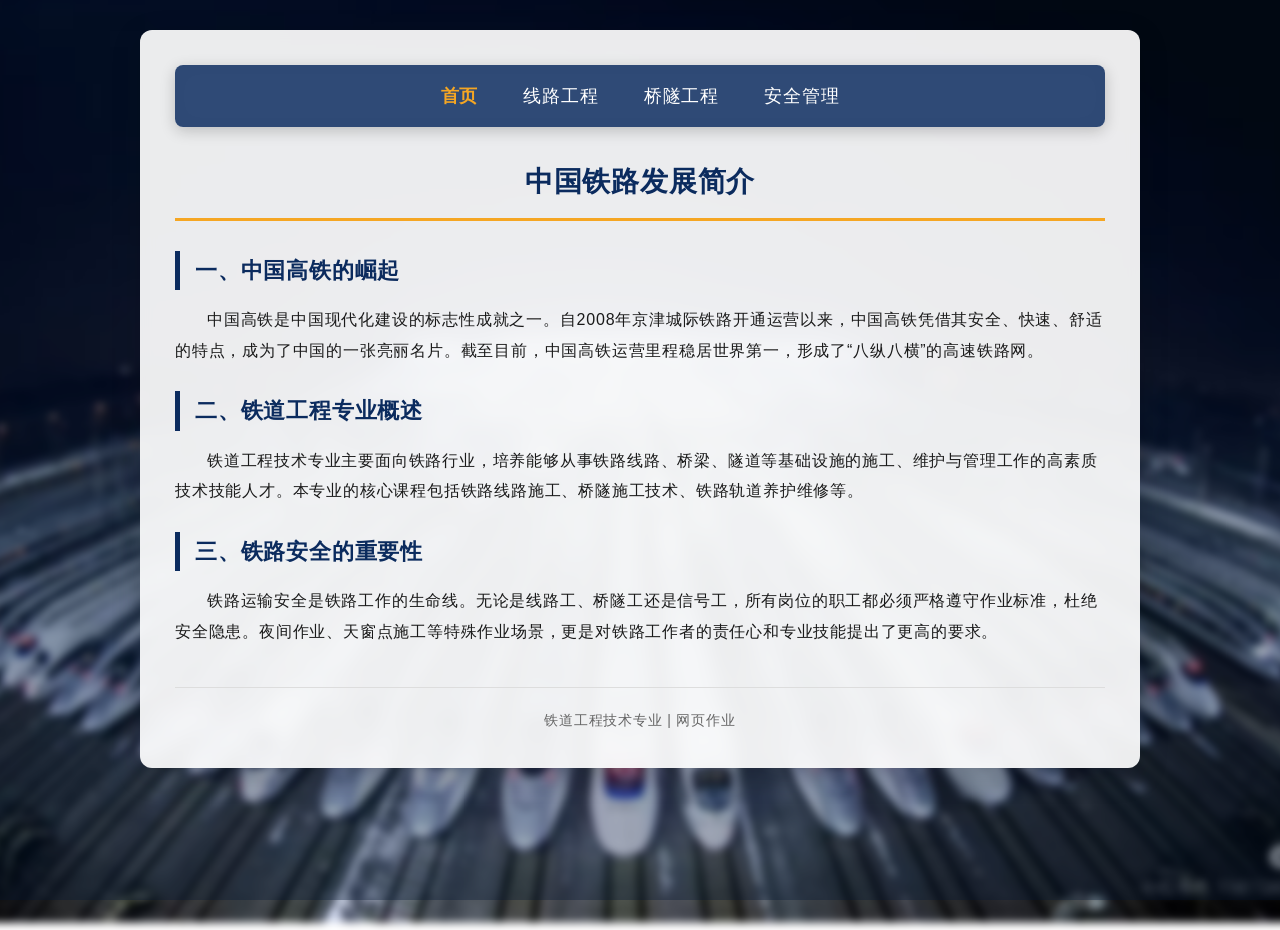
==== html/index.html @ 4a0c2e34 "Add files via upload" ====
<!DOCTYPE html>
<html lang="zh-CN">
<head>
    <meta charset="UTF-8">
    <title>铁道工程作业网站</title>
    <link rel="stylesheet" href="../css/style.css">
</head>
<body>
    <div class="container">
        <!-- 导航栏 -->
        <div class="nav">
            <a href="index.html"class="active">首页</a>
            <a href="xianlu.html">线路工程</a>
            <a href="qiaosui.html">桥隧工程</a>
            <a href="safe.html">安全管理</a>
        </div>

        <h1>中国铁路发展简介</h1>

        <h2>一、中国高铁的崛起</h2>
        <p>中国高铁是中国现代化建设的标志性成就之一。自2008年京津城际铁路开通运营以来，中国高铁凭借其安全、快速、舒适的特点，成为了中国的一张亮丽名片。截至目前，中国高铁运营里程稳居世界第一，形成了“八纵八横”的高速铁路网。</p >

        <h2>二、铁道工程专业概述</h2>
        <p>铁道工程技术专业主要面向铁路行业，培养能够从事铁路线路、桥梁、隧道等基础设施的施工、维护与管理工作的高素质技术技能人才。本专业的核心课程包括铁路线路施工、桥隧施工技术、铁路轨道养护维修等。</p >

        <h2>三、铁路安全的重要性</h2>
        <p>铁路运输安全是铁路工作的生命线。无论是线路工、桥隧工还是信号工，所有岗位的职工都必须严格遵守作业标准，杜绝安全隐患。夜间作业、天窗点施工等特殊作业场景，更是对铁路工作者的责任心和专业技能提出了更高的要求。</p >

        <div class="footer">
            铁道工程技术专业 | 网页作业
        </div>
    </div>
</body>
</html>
---- css/style.css ----
/* ============================================
   铁道工程网页美化样式表 (中国铁路/高铁风)
   配色：深蓝 #0b2b5e, 科技灰 #2c3e50, 白 #fff, 高铁黄 #f5a623
   风格：简洁、大气、清爽，毛玻璃质感
   ============================================ */

/* ---------- 全局重置与字体 ---------- */
* {
    margin: 0;
    padding: 0;
    box-sizing: border-box;
}

body {
    font-family: "Microsoft YaHei", "苹方", "PingFang SC", "Helvetica Neue", Helvetica, Arial, sans-serif;
    line-height: 1.8;
    letter-spacing: 0.05em;
    color: #1a1a1a;
    min-height: 100vh;
    position: relative;
    overflow-x: hidden;
}

/* ---------- 背景模糊层 (保持原有背景图，增加轻微模糊) ---------- */
body::before {
    content: "";
    position: fixed;
    top: 0;
    left: 0;
    width: 100%;
    height: 100%;
    background: url("../images/33.jpg") center/cover no-repeat fixed; /* 替换成你的实际背景图路径 */
    filter: blur(4px);           /* 轻微模糊，避免抢文字视线 */
    transform: scale(1.05);      /* 消除模糊边缘白边 */
    z-index: -2;
}

/* 半透明暗色叠加层，让文字更清晰 */
body::after {
    content: "";
    position: fixed;
    top: 0;
    left: 0;
    width: 100%;
    height: 100%;
    background: rgba(0, 20, 50, 0.35);   /* 深蓝半透明，增强氛围 */
    z-index: -1;
}

/* ---------- 页面淡入动画 ---------- */
@keyframes fadeInUp {
    from {
        opacity: 0;
        transform: translateY(25px);
    }
    to {
        opacity: 1;
        transform: translateY(0);
    }
}

.container {
    animation: fadeInUp 0.8s ease-out both;
}

/* ---------- 导航栏美化（适配你的.nav类） ---------- */
.nav {
    background: rgba(11, 43, 94, 0.85);   /* 深蓝半透明，毛玻璃效果 */
    backdrop-filter: blur(12px);
    -webkit-backdrop-filter: blur(12px);
    padding: 15px 40px;
    border-radius: 8px;
    box-shadow: 0 4px 15px rgba(0,0,0,0.2);
    margin-bottom: 30px;
    text-align: center;
}

.nav a {
    color: #fff;
    text-decoration: none;
    font-size: 18px;
    margin: 0 20px;
    font-weight: 500;
    transition: all 0.3s ease;
    position: relative;
}

.nav a:hover {
    color: #f5a623; /* 高铁黄高亮 */
    transform: scale(1.05);
}

/* 当前页高亮样式 */
.nav a.active {
    color: #f5a623;
    font-weight: bold;
}

/* ---------- 内容容器美化（适配你的.container类） ---------- */
.container {
    width: 90%;
    max-width: 1000px;
    margin: 30px auto;
    background: rgba(255,255,255,0.92);
    backdrop-filter: blur(8px);
    -webkit-backdrop-filter: blur(8px);
    padding: 35px;
    border-radius: 12px;
    box-shadow: 0 8px 30px rgba(0,0,0,0.15);
}

/* ---------- 标题与段落美化 ---------- */
h1 {
    text-align: center;
    color: #0b2b5e;
    margin-bottom: 30px;
    font-size: 28px;
    border-bottom: 3px solid #f5a623;
    padding-bottom: 10px;
}

h2 {
    margin: 25px 0 15px;
    color: #0b2b5e;
    font-size: 22px;
    border-left: 5px solid #0b2b5e;
    padding-left: 15px;
}

p {
    font-size: 16px;
    margin-bottom: 15px;
    text-indent: 2em;
    line-height: 1.9;
}

/* ---------- 页脚美化 ---------- */
.footer {
    text-align: center;
    margin-top: 40px;
    padding-top: 20px;
    border-top: 1px solid #ddd;
    color: #666;
    font-size: 14px;
}

/* ---------- 响应式适配（手机端） ---------- */
@media (max-width: 768px) {
    .nav {
        padding: 12px 20px;
    }
    .nav a {
        font-size: 16px;
        margin: 0 10px;
    }
    .container {
        width: 95%;
        padding: 20px;
    }
    h1 {
        font-size: 24px;
    }
    h2 {
        font-size: 20px;
    }
}
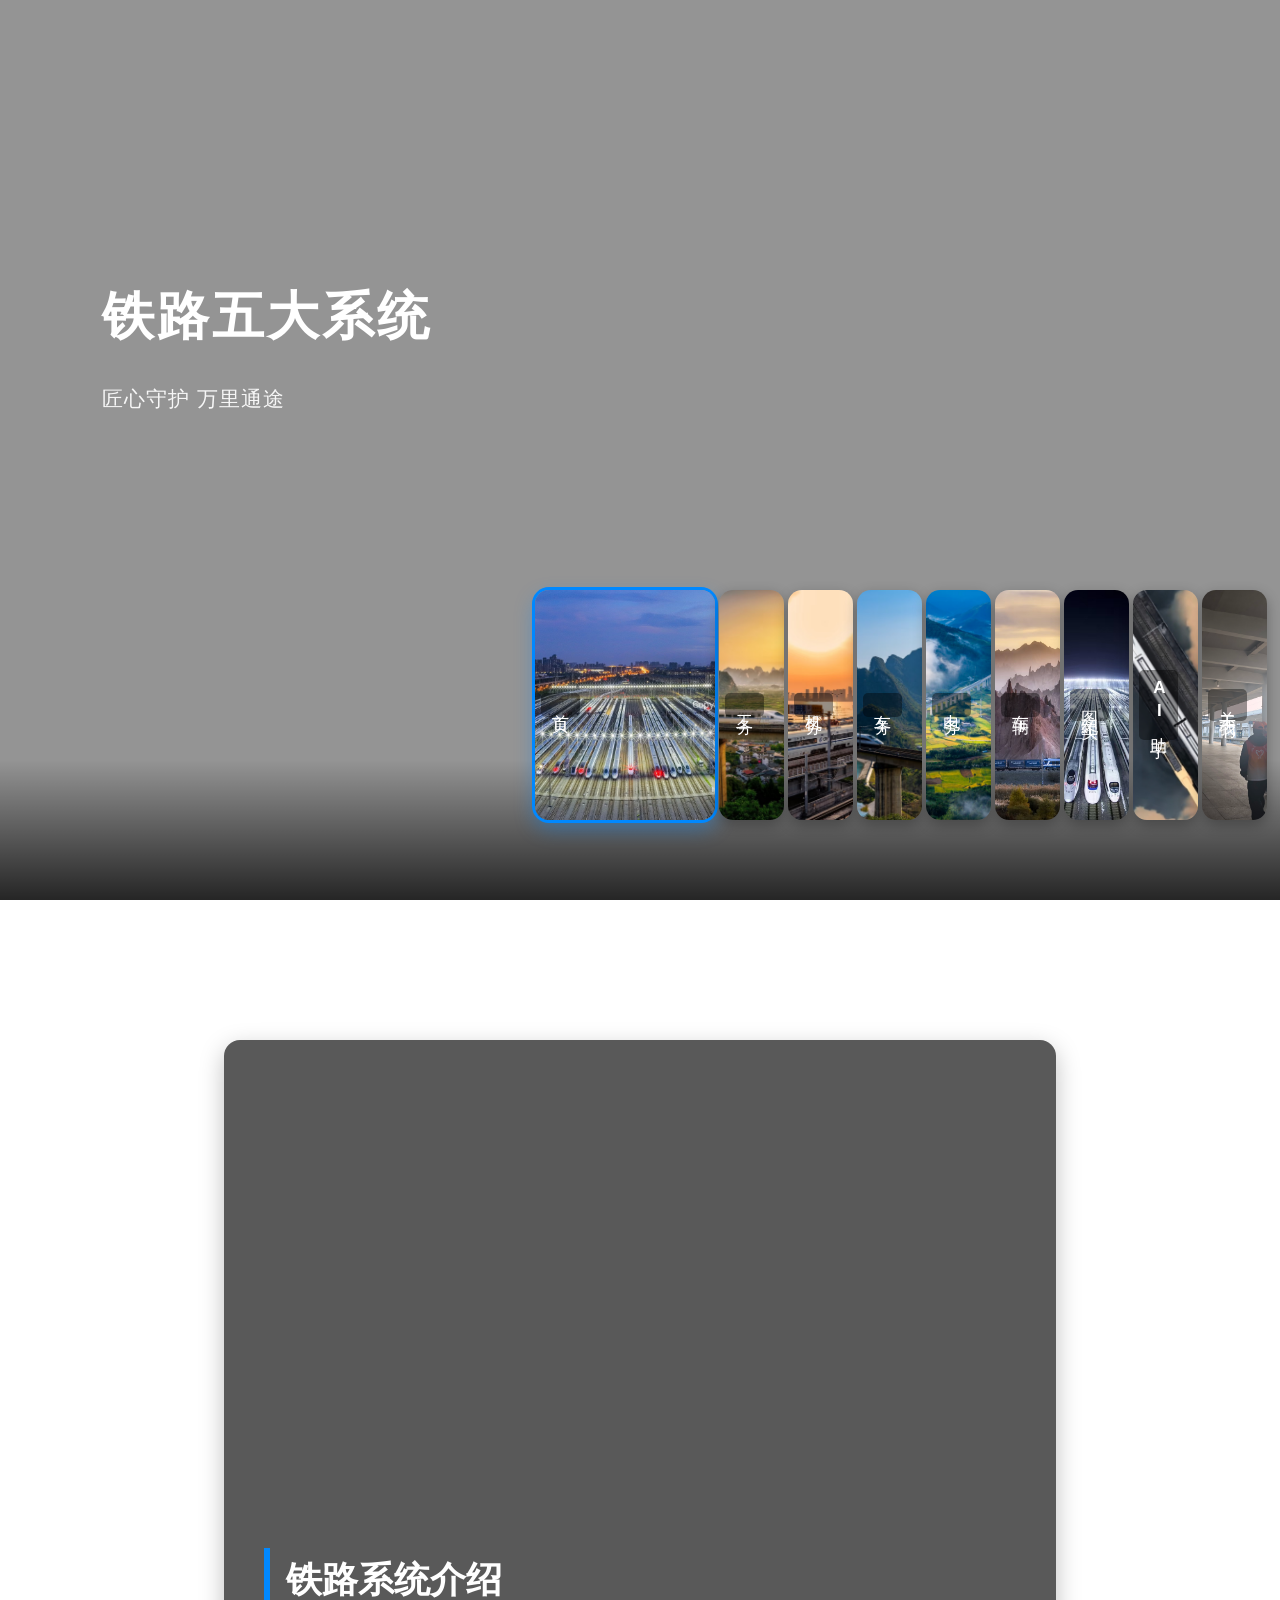
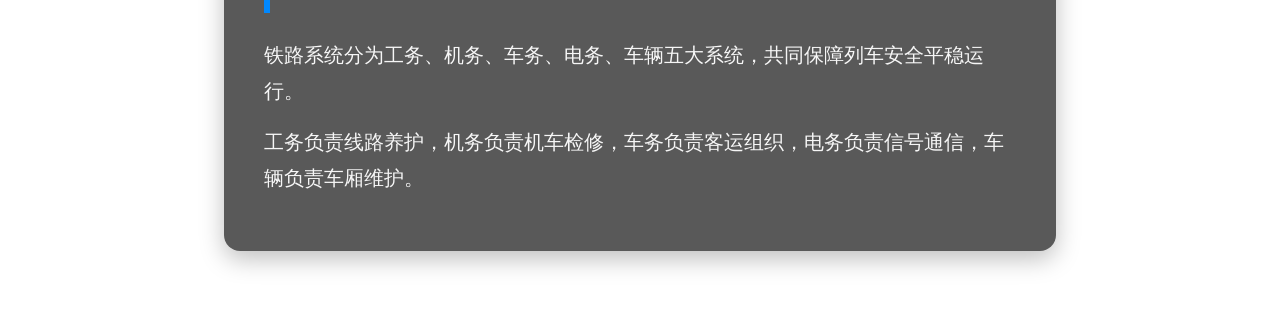
==== commit 082090e6: "Add files via upload" ====
--- a/html/index.html
+++ b/html/index.html
@@ -2,33 +2,123 @@
 <html lang="zh-CN">
 <head>
     <meta charset="UTF-8">
-    <title>铁道工程作业网站</title>
+    <title>铁路作业</title>
     <link rel="stylesheet" href="../css/style.css">
 </head>
 <body>
-    <div class="container">
-        <!-- 导航栏 -->
-        <div class="nav">
-            <a href="index.html"class="active">首页</a>
-            <a href="xianlu.html">线路工程</a>
-            <a href="qiaosui.html">桥隧工程</a>
-            <a href="safe.html">安全管理</a>
+    <div class="header-box">
+        <video class="bg-video" autoplay loop muted playsinline>
+            <source src="../video/1.mp4" type="video/mp4">
+        </video>
+        <img class="bg-img gongwu" src="../images/1.jpg" alt="工务">
+        <img class="bg-img jiwu" src="../images/2.jpg" alt="机务">
+        <img class="bg-img chewu" src="../images/3.jpg" alt="车务">
+        <img class="bg-img dianwu" src="../images/4.jpg" alt="电务">
+        <img class="bg-img cheliang" src="../images/5.jpg" alt="车辆">
+        <div class="mask"></div>
+        <div class="header-text">
+            <h1>铁路五大系统</h1>
+            <p>匠心守护 万里通途</p>
         </div>
-
-        <h1>中国铁路发展简介</h1>
-
-        <h2>一、中国高铁的崛起</h2>
-        <p>中国高铁是中国现代化建设的标志性成就之一。自2008年京津城际铁路开通运营以来，中国高铁凭借其安全、快速、舒适的特点，成为了中国的一张亮丽名片。截至目前，中国高铁运营里程稳居世界第一，形成了“八纵八横”的高速铁路网。</p >
-
-        <h2>二、铁道工程专业概述</h2>
-        <p>铁道工程技术专业主要面向铁路行业，培养能够从事铁路线路、桥梁、隧道等基础设施的施工、维护与管理工作的高素质技术技能人才。本专业的核心课程包括铁路线路施工、桥隧施工技术、铁路轨道养护维修等。</p >
-
-        <h2>三、铁路安全的重要性</h2>
-        <p>铁路运输安全是铁路工作的生命线。无论是线路工、桥隧工还是信号工，所有岗位的职工都必须严格遵守作业标准，杜绝安全隐患。夜间作业、天窗点施工等特殊作业场景，更是对铁路工作者的责任心和专业技能提出了更高的要求。</p >
-
-        <div class="footer">
-            铁道工程技术专业 | 网页作业
+        <div class="card-box">
+            <div class="card-item active" data-type="index" onclick="location.href='index.html'">
+                <span class="card-text">首页</span>
+                <img src="../images/6.jpg" alt="首页">
+            </div>
+            <div class="card-item" data-type="gongwu" onclick="location.href='system-gongwu.html'">
+                <span class="card-text">工务</span>
+                <img src="../images/7.jpg" alt="工务">
+            </div>
+            <div class="card-item" data-type="jiwu" onclick="location.href='system-jiwu.html'">
+                <span class="card-text">机务</span>
+                <img src="../images/8.jpg" alt="机务">
+            </div>
+            <div class="card-item" data-type="chewu" onclick="location.href='system-chewu.html'">
+                <span class="card-text">车务</span>
+                <img src="../images/9.jpg" alt="车务">
+            </div>
+            <div class="card-item" data-type="dianwu" onclick="location.href='system-dianwu.html'">
+                <span class="card-text">电务</span>
+                <img src="../images/10.jpg" alt="电务">
+            </div>
+            <div class="card-item" data-type="cheliang" onclick="location.href='system-cheliang.html'">
+                <span class="card-text">车辆</span>
+                <img src="../images/11.jpg" alt="车辆">
+            </div>
+            <div class="card-item" onclick="location.href='life-photo.html'">
+                <span class="card-text">图文纪实</span>
+                <img src="../images/14.jpg" alt="图文纪实">
+            </div>
+            <div class="card-item" onclick="location.href='ai.html'">
+                <span class="card-text">AI助手</span>
+                <img src="../images/12.jpg" alt="AI助手">
+            </div>
+            <div class="card-item" onclick="location.href='about-us.html'">
+                <span class="card-text">关于我们</span>
+                <img src="../images/13.jpg" alt="关于我们">
+            </div>
         </div>
     </div>
+
+    <div class="content-box">
+        <div class="content-bg"></div>
+        <div class="content-inner">
+            <div class="content-wrap">
+                <div class="video-area">
+                    <video class="placeholder-video" autoplay loop muted playsinline>
+                        <source src="../video/2.mp4" type="video/mp4">
+                    </video>
+                </div>
+                <div class="text-area">
+                    <h2>铁路系统介绍</h2>
+                    <p>铁路系统分为工务、机务、车务、电务、车辆五大系统，共同保障列车安全平稳运行。</p>
+                    <p>工务负责线路养护，机务负责机车检修，车务负责客运组织，电务负责信号通信，车辆负责车厢维护。</p>
+                </div>
+            </div>
+        </div>
+    </div>
+
+    <script>
+        const video = document.querySelector('.bg-video');
+        const allImg = document.querySelectorAll('.bg-img');
+        const cards = document.querySelectorAll('.card-item');
+        const cardBox = document.querySelector('.card-box');
+
+        // 悬浮切换背景
+        cards.forEach(item => {
+            item.addEventListener('mouseenter', () => {
+                const type = item.dataset.type;
+                if(type && type !== 'index'){
+                    video.style.display = 'none';
+                    allImg.forEach(img => img.style.display = 'none');
+                    document.querySelector(`.bg-img.${type}`).style.display = 'block';
+                }
+            })
+            item.addEventListener('mouseleave', () => {
+                video.style.display = 'block';
+                allImg.forEach(img => img.style.display = 'none');
+            })
+        })
+
+        // 闲置动画控制：8秒无操作环绕一次，触碰立即暂停
+        let idleTimer;
+        function startIdleTimer(){
+            idleTimer = setTimeout(()=>{
+                cardBox.classList.add('loop-animate');
+                setTimeout(()=>{
+                    cardBox.classList.remove('loop-animate');
+                    startIdleTimer();
+                },1600)
+            },8000)
+        }
+        function resetTimer(){
+            clearTimeout(idleTimer);
+            cardBox.classList.remove('loop-animate');
+            startIdleTimer();
+        }
+        // 鼠标触碰卡片暂停动画
+        cardBox.addEventListener('mouseenter', resetTimer);
+        window.addEventListener('load', startIdleTimer);
+    </script>
 </body>
 </html>
--- a/css/style.css
+++ b/css/style.css
@@ -1,166 +1,301 @@
-/* ============================================
-   铁道工程网页美化样式表 (中国铁路/高铁风)
-   配色：深蓝 #0b2b5e, 科技灰 #2c3e50, 白 #fff, 高铁黄 #f5a623
-   风格：简洁、大气、清爽，毛玻璃质感
-   ============================================ */
-
-/* ---------- 全局重置与字体 ---------- */
-* {
+*{
     margin: 0;
     padding: 0;
     box-sizing: border-box;
 }
-
-body {
-    font-family: "Microsoft YaHei", "苹方", "PingFang SC", "Helvetica Neue", Helvetica, Arial, sans-serif;
+body{
+    font-family: "Microsoft YaHei", "PingFang SC", "SimHei", sans-serif;
+    color: #fff;
     line-height: 1.8;
-    letter-spacing: 0.05em;
-    color: #1a1a1a;
-    min-height: 100vh;
-    position: relative;
     overflow-x: hidden;
 }
-
-/* ---------- 背景模糊层 (保持原有背景图，增加轻微模糊) ---------- */
-body::before {
-    content: "";
-    position: fixed;
-    top: 0;
-    left: 0;
-    width: 100%;
-    height: 100%;
-    background: url("../images/33.jpg") center/cover no-repeat fixed; /* 替换成你的实际背景图路径 */
-    filter: blur(4px);           /* 轻微模糊，避免抢文字视线 */
-    transform: scale(1.05);      /* 消除模糊边缘白边 */
-    z-index: -2;
-}
-
-/* 半透明暗色叠加层，让文字更清晰 */
-body::after {
-    content: "";
-    position: fixed;
-    top: 0;
-    left: 0;
-    width: 100%;
-    height: 100%;
-    background: rgba(0, 20, 50, 0.35);   /* 深蓝半透明，增强氛围 */
-    z-index: -1;
-}
-
-/* ---------- 页面淡入动画 ---------- */
-@keyframes fadeInUp {
-    from {
-        opacity: 0;
-        transform: translateY(25px);
-    }
-    to {
-        opacity: 1;
-        transform: translateY(0);
-    }
-}
-
-.container {
-    animation: fadeInUp 0.8s ease-out both;
-}
-
-/* ---------- 导航栏美化（适配你的.nav类） ---------- */
-.nav {
-    background: rgba(11, 43, 94, 0.85);   /* 深蓝半透明，毛玻璃效果 */
-    backdrop-filter: blur(12px);
-    -webkit-backdrop-filter: blur(12px);
-    padding: 15px 40px;
-    border-radius: 8px;
-    box-shadow: 0 4px 15px rgba(0,0,0,0.2);
-    margin-bottom: 30px;
-    text-align: center;
-}
-
-.nav a {
+a{
     color: #fff;
     text-decoration: none;
+}
+
+/* 顶部头部区域 */
+.header-box{
+    width: 100%;
+    height: 100vh;
+    position: relative;
+    overflow: hidden;
+    animation: bgZoom 22s infinite alternate ease-in-out;
+}
+@keyframes bgZoom {
+    0%{transform: scale(1);}
+    100%{transform: scale(1.04);}
+}
+.header-box::after {
+    content: '';
+    position: absolute;
+    bottom: 0;
+    left: 0;
+    width: 100%;
+    height: 140px;
+    background: linear-gradient(to bottom, transparent, rgba(0,0,0,0.75));
+    z-index: 2;
+}
+.bg-video{
+    position: absolute;
+    top: 0;
+    left: 0;
+    width: 100%;
+    height: 100%;
+    object-fit: cover;
+    z-index: 1;
+}
+.bg-img{
+    position: absolute;
+    top: 0;
+    left: 0;
+    width: 100%;
+    height: 100%;
+    object-fit: cover;
+    z-index: 1;
+    display: none;
+}
+.mask{
+    position: absolute;
+    top: 0;
+    left: 0;
+    width: 100%;
+    height: 100%;
+    background-color: rgba(0,0,0,0.42);
+    z-index: 2;
+}
+.header-text{
+    position: absolute;
+    top: 30%;
+    left: 8%;
+    z-index: 3;
+    animation: textFade 1.2s ease-out;
+}
+@keyframes textFade {
+    from{opacity:0; transform: translateY(-35px);}
+    to{opacity:1; transform: translateY(0);}
+}
+.header-text h1{
+    font-size: 52px;
+    font-weight: 700;
+    margin-bottom: 16px;
+    letter-spacing: 3px;
+}
+.header-text p{
+    font-size: 21px;
+    opacity: 0.92;
+    letter-spacing: 1px;
+}
+
+/* 手风琴卡片核心样式 */
+.card-box{
+    position: absolute;
+    bottom: 80px;
+    right: 1%;
+    display: flex;
+    gap: 4px;
+    z-index: 3;
+    animation: cardUp 1.4s ease-out;
+    transition: transform 1.6s ease-in-out;
+}
+/* 环绕动画类，闲置时添加 */
+.card-box.loop-animate{
+    animation: none;
+    transform: translateX(-130%);
+}
+.card-box.loop-animate{
+    animation: loopMove 1.6s ease-in-out forwards;
+}
+@keyframes loopMove {
+    0% { transform: translateX(0); }
+    80% { transform: translateX(-130%); }
+    80.1% { transform: translateX(130%); }
+    100% { transform: translateX(0); }
+}
+@keyframes cardUp {
+    from{opacity:0; transform: translateY(45px);}
+    to{opacity:1; transform: translateY(0);}
+}
+.card-item{
+    width: 65px;
+    height: 230px;
+    border-radius: 14px;
+    overflow: hidden;
+    cursor: pointer;
+    transition: all 0.4s cubic-bezier(0.25,0.8,0.25,1);
+    box-shadow: 0 5px 14px rgba(0,0,0,0.3);
+    position: relative;
+    flex-shrink: 0;
+}
+.card-item:hover{
+    width: 180px;
+}
+.card-item.active{
+    width: 180px;
+    box-shadow: 0 0 0 3px #0088ff, 0 8px 20px rgba(0,136,255,0.4);
+}
+.card-text{
+    position: absolute;
+    left: 6px;
+    top: 50%;
+    transform: translateY(-50%);
+    writing-mode: vertical-rl;
+    text-orientation: upright;
+    color: #ffffff;
+    font-size: 17px;
+    font-weight: 550;
+    letter-spacing: 4px;
+    z-index: 2;
+    background-color: rgba(0,0,0,0.4);
+    padding: 8px 4px;
+    border-radius: 5px;
+}
+.card-item img{
+    width: 100%;
+    height: 100%;
+    object-fit: cover;
+}
+
+/* 下半部分内容区域 */
+.content-box{
+    width: 100%;
+    min-height: 85vh;
+    position: relative;
+    padding: 140px 0 70px 0;
+}
+.content-bg{
+    position: absolute;
+    top: 0;
+    left: 0;
+    width: 100%;
+    height: 100%;
+    background-image: url("../images/23.jpg");
+    background-size: cover;
+    background-position: center;
+    background-attachment: fixed;
+    z-index: 1;
+}
+.content-inner{
+    position: relative;
+    z-index: 2;
+    display: flex;
+    justify-content: center;
+    animation: contentFade 1.2s ease-out;
+}
+@keyframes contentFade {
+    from{opacity:0; transform: translateY(45px);}
+    to{opacity:1; transform: translateY(0);}
+}
+.content-wrap{
+    width: 65%;
+    background-color: rgba(0,0,0,0.65);
+    border-radius: 16px;
+    padding: 40px;
+    box-shadow: 0 8px 25px rgba(0,0,0,0.25);
+    animation: breathe 6s infinite alternate ease-in-out;
+}
+@keyframes breathe {
+    0%{box-shadow: 0 8px 25px rgba(0,0,0,0.25);}
+    100%{box-shadow: 0 12px 35px rgba(0,0,0,0.4);}
+}
+.video-area{
+    width: 100%;
+    margin-bottom: 35px;
+}
+.placeholder-video{
+    width: 100%;
+    aspect-ratio: 16/9;
+    border-radius: 12px;
+    object-fit: cover;
+}
+.text-area h2{
+    font-size: 36px;
+    font-weight: 700;
+    margin-bottom: 24px;
+    border-left: 6px solid #0088ff;
+    padding-left: 16px;
+}
+.text-area p{
+    font-size: 20px;
+    margin-bottom: 15px;
+    opacity: 0.95;
+}
+.text-area p:hover{
+    transform: translateX(6px);
+    transition: 0.3s ease;
+}
+
+/* 图文纪实照片墙 */
+.photo-wall{
+    display: grid;
+    grid-template-columns: repeat(3, 1fr);
+    gap: 28px;
+}
+.photo-item{
+    border-radius: 12px;
+    overflow: hidden;
+    box-shadow: 0 5px 14px rgba(0,0,0,0.3);
+    transition: 0.4s ease;
+}
+.photo-item:hover{
+    transform: translateY(-10px) scale(1.04);
+    box-shadow: 0 15px 30px rgba(0,0,0,0.4);
+}
+.photo-item img{
+    width: 100%;
+    height: 260px;
+    object-fit: cover;
+}
+
+/* AI聊天框样式 */
+.chat-wrap{
+    display: flex;
+    flex-direction: column;
+    height: 70vh;
+    padding: 20px;
+}
+.chat-content{
+    flex: 1;
+    overflow-y: auto;
+    padding-right: 10px;
+    margin-bottom: 20px;
+}
+.ai-msg{
+    text-align: left;
+    margin-bottom: 18px;
+}
+.user-msg{
+    text-align: right;
+    margin-bottom: 18px;
+}
+.ai-msg p{
+    display: inline-block;
+    background-color: rgba(255,255,255,0.15);
+    padding: 12px 18px;
+    border-radius: 12px;
+    max-width: 80%;
+}
+.user-msg p{
+    display: inline-block;
+    background-color: #0088ff;
+    padding: 12px 18px;
+    border-radius: 12px;
+    max-width: 80%;
+}
+.chat-input{
+    display: flex;
+    gap: 12px;
+}
+.chat-input textarea{
+    flex: 1;
+    height: 60px;
+    padding: 12px 16px;
+    border-radius: 10px;
+    border: none;
+    background-color: rgba(255,255,255,0.12);
+    color: #fff;
     font-size: 18px;
-    margin: 0 20px;
-    font-weight: 500;
-    transition: all 0.3s ease;
-    position: relative;
-}
-
-.nav a:hover {
-    color: #f5a623; /* 高铁黄高亮 */
-    transform: scale(1.05);
-}
-
-/* 当前页高亮样式 */
-.nav a.active {
-    color: #f5a623;
-    font-weight: bold;
-}
-
-/* ---------- 内容容器美化（适配你的.container类） ---------- */
-.container {
-    width: 90%;
-    max-width: 1000px;
-    margin: 30px auto;
-    background: rgba(255,255,255,0.92);
-    backdrop-filter: blur(8px);
-    -webkit-backdrop-filter: blur(8px);
-    padding: 35px;
-    border-radius: 12px;
-    box-shadow: 0 8px 30px rgba(0,0,0,0.15);
-}
-
-/* ---------- 标题与段落美化 ---------- */
-h1 {
-    text-align: center;
-    color: #0b2b5e;
-    margin-bottom: 30px;
-    font-size: 28px;
-    border-bottom: 3px solid #f5a623;
-    padding-bottom: 10px;
-}
-
-h2 {
-    margin: 25px 0 15px;
-    color: #0b2b5e;
-    font-size: 22px;
-    border-left: 5px solid #0b2b5e;
-    padding-left: 15px;
-}
-
-p {
-    font-size: 16px;
-    margin-bottom: 15px;
-    text-indent: 2em;
-    line-height: 1.9;
-}
-
-/* ---------- 页脚美化 ---------- */
-.footer {
-    text-align: center;
-    margin-top: 40px;
-    padding-top: 20px;
-    border-top: 1px solid #ddd;
-    color: #666;
-    font-size: 14px;
-}
-
-/* ---------- 响应式适配（手机端） ---------- */
-@media (max-width: 768px) {
-    .nav {
-        padding: 12px 20px;
-    }
-    .nav a {
-        font-size: 16px;
-        margin: 0 10px;
-    }
-    .container {
-        width: 95%;
-        padding: 20px;
-    }
-    h1 {
-        font-size: 24px;
-    }
-    h2 {
-        font-size: 20px;
-    }
-}+    resize: none;
+}
+.chat-input button{
+    width: 90
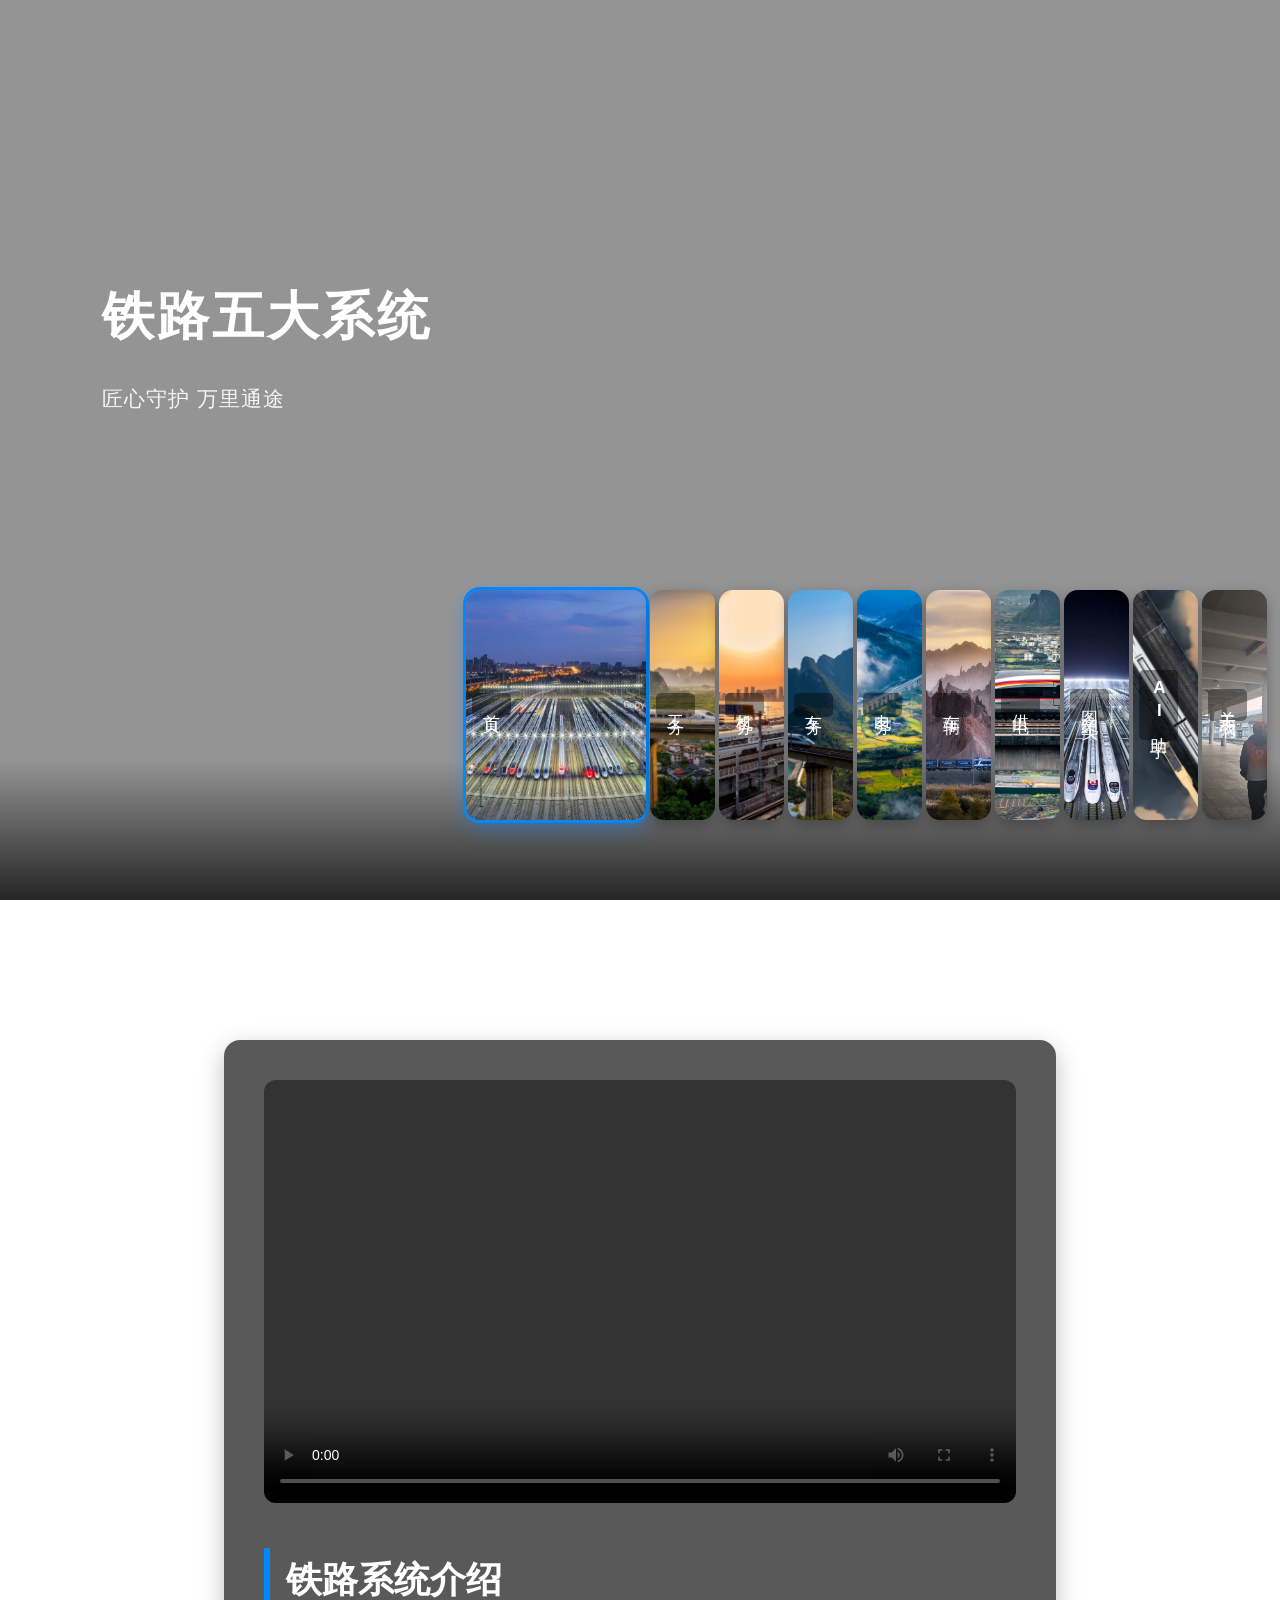
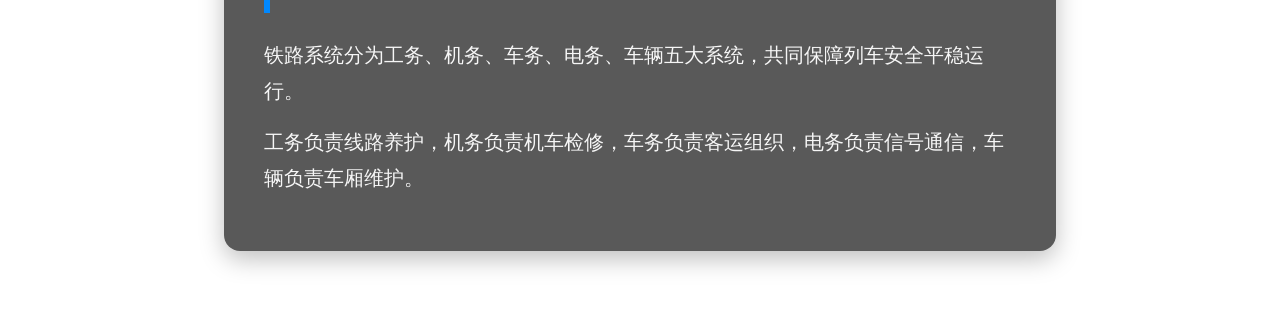
==== commit 48415593: "Add files via upload" ====
--- a/html/index.html
+++ b/html/index.html
@@ -13,8 +13,9 @@
         <img class="bg-img gongwu" src="../images/1.jpg" alt="工务">
         <img class="bg-img jiwu" src="../images/2.jpg" alt="机务">
         <img class="bg-img chewu" src="../images/3.jpg" alt="车务">
-        <img class="bg-img dianwu" src="../images/4.jpg" alt="电务">
+        <img class="bg-img dianwu" src="../images/25.jpg" alt="电务">
         <img class="bg-img cheliang" src="../images/5.jpg" alt="车辆">
+        <img class="bg-img gongdian" src="../images/29.jpg" alt="供电">
         <div class="mask"></div>
         <div class="header-text">
             <h1>铁路五大系统</h1>
@@ -45,6 +46,10 @@
                 <span class="card-text">车辆</span>
                 <img src="../images/11.jpg" alt="车辆">
             </div>
+            <div class="card-item" data-type="gongdian" onclick="location.href='system-gongdian.html'">
+                <span class="card-text">供电</span>
+                <img src="../images/30.jpg" alt="供电">
+            </div>
             <div class="card-item" onclick="location.href='life-photo.html'">
                 <span class="card-text">图文纪实</span>
                 <img src="../images/14.jpg" alt="图文纪实">
@@ -65,7 +70,7 @@
         <div class="content-inner">
             <div class="content-wrap">
                 <div class="video-area">
-                    <video class="placeholder-video" autoplay loop muted playsinline>
+                    <video class="placeholder-video" controls playsinline>
                         <source src="../video/2.mp4" type="video/mp4">
                     </video>
                 </div>
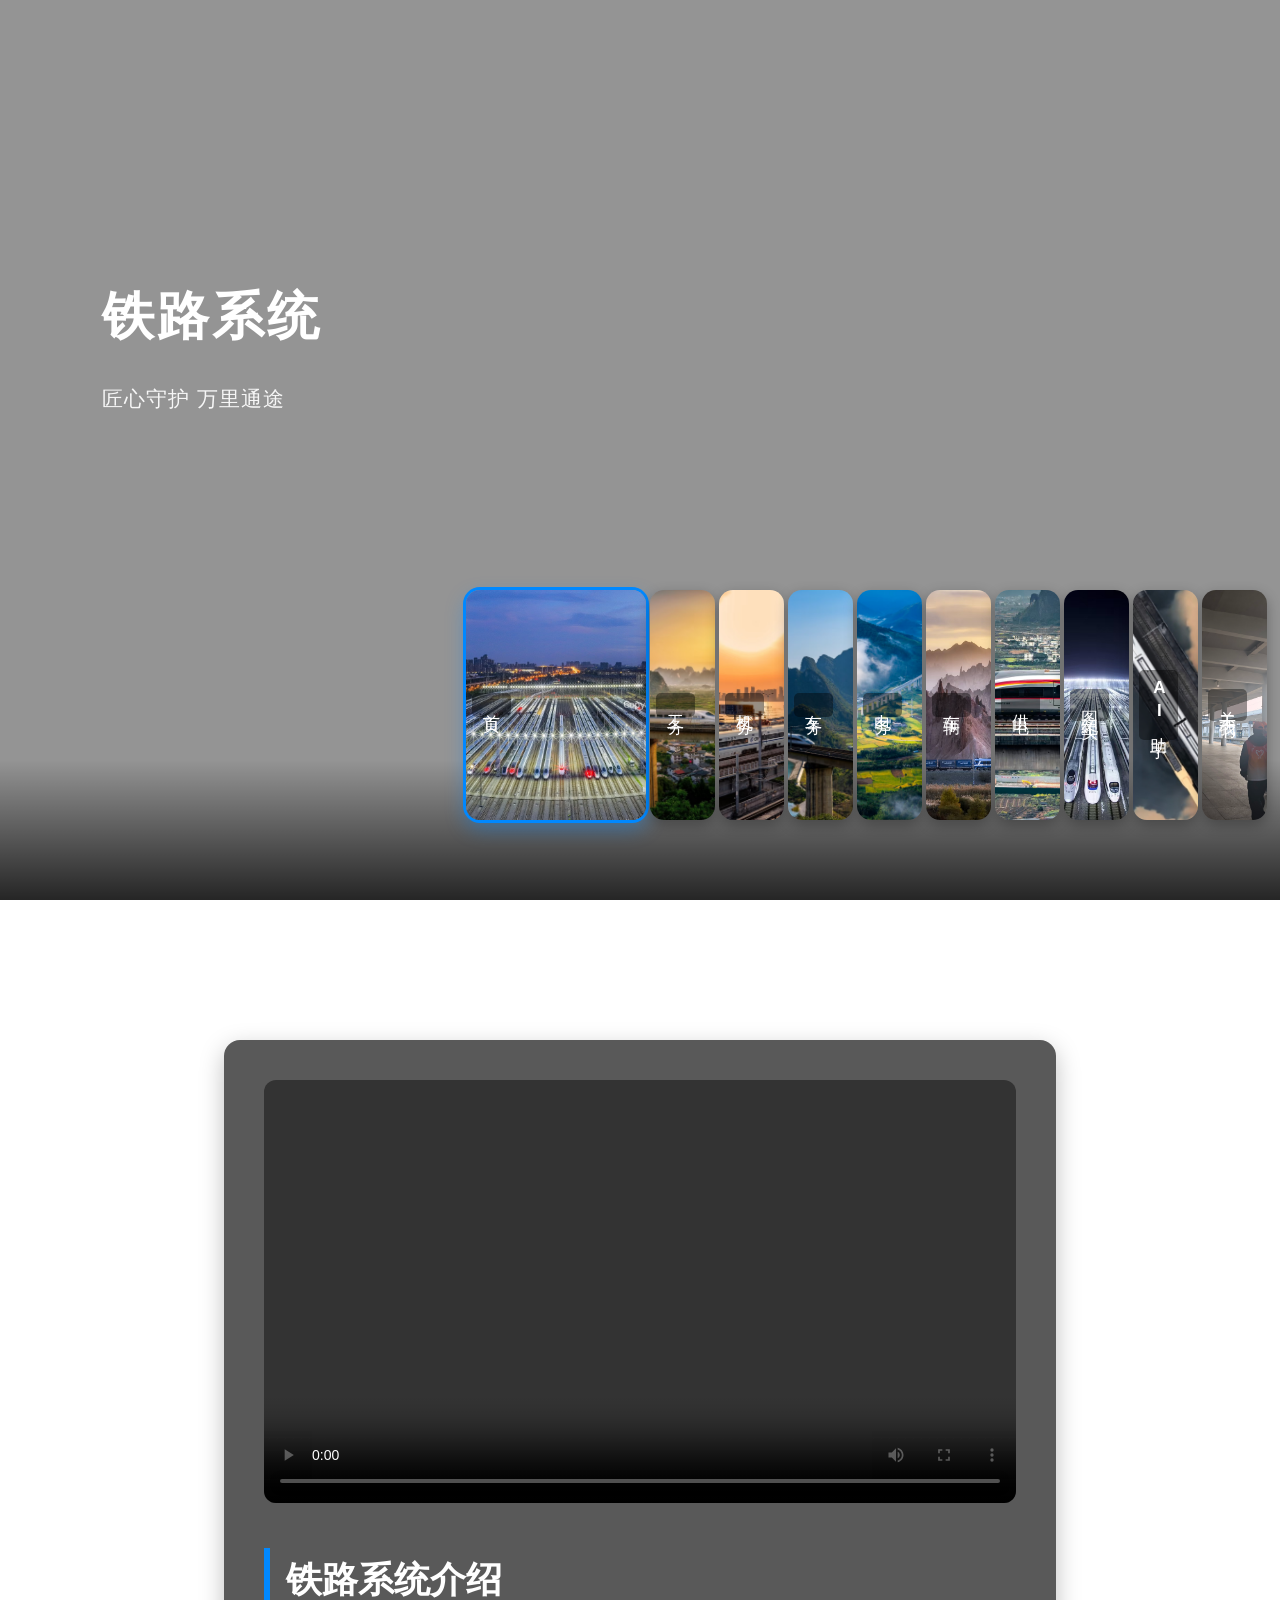
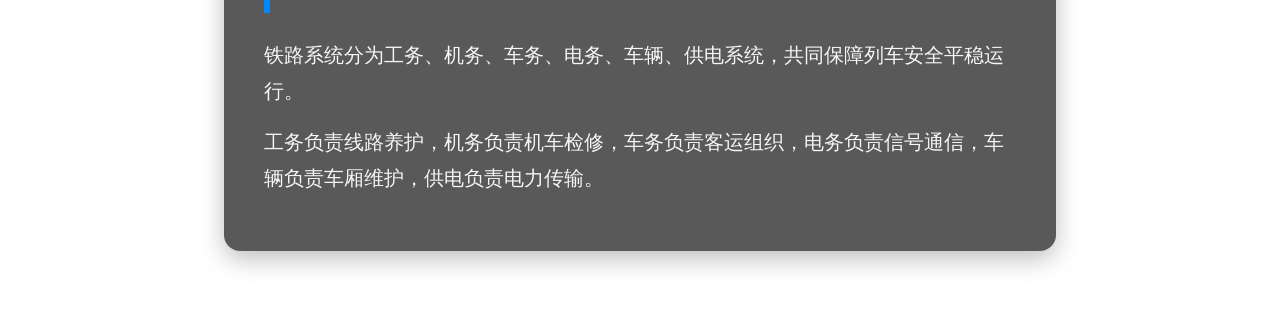
==== commit 0a3b35f6: "Add files via upload" ====
--- a/html/index.html
+++ b/html/index.html
@@ -18,7 +18,7 @@
         <img class="bg-img gongdian" src="../images/29.jpg" alt="供电">
         <div class="mask"></div>
         <div class="header-text">
-            <h1>铁路五大系统</h1>
+            <h1>铁路系统</h1>
             <p>匠心守护 万里通途</p>
         </div>
         <div class="card-box">
@@ -71,13 +71,13 @@
             <div class="content-wrap">
                 <div class="video-area">
                     <video class="placeholder-video" controls playsinline>
-                        <source src="../video/2.mp4" type="video/mp4">
+                        <source src="https://github.com/CHUN994/DUCHUNYU-railway-website/releases/download/v1.0/2.mp4" type="video/mp4">
                     </video>
                 </div>
                 <div class="text-area">
                     <h2>铁路系统介绍</h2>
-                    <p>铁路系统分为工务、机务、车务、电务、车辆五大系统，共同保障列车安全平稳运行。</p>
-                    <p>工务负责线路养护，机务负责机车检修，车务负责客运组织，电务负责信号通信，车辆负责车厢维护。</p>
+                    <p>铁路系统分为工务、机务、车务、电务、车辆、供电系统，共同保障列车安全平稳运行。</p>
+                    <p>工务负责线路养护，机务负责机车检修，车务负责客运组织，电务负责信号通信，车辆负责车厢维护，供电负责电力传输。</p>
                 </div>
             </div>
         </div>
